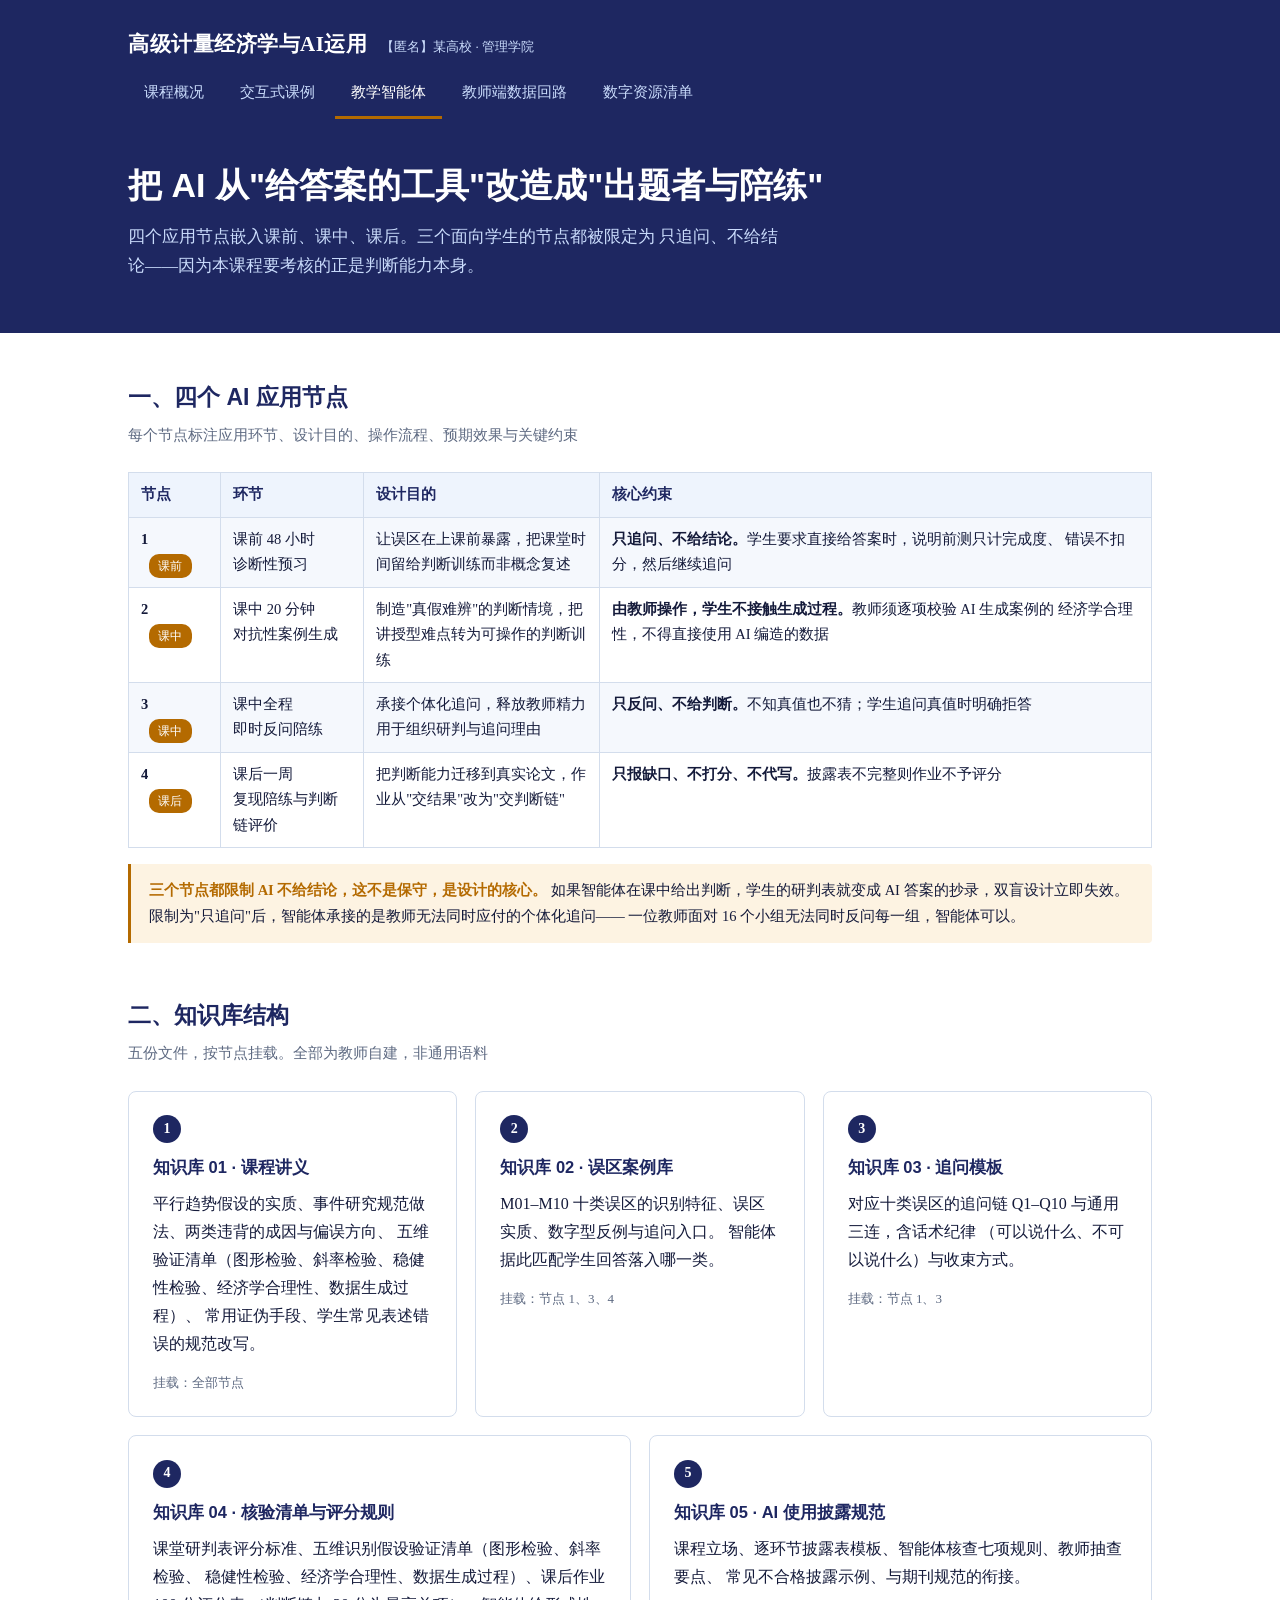
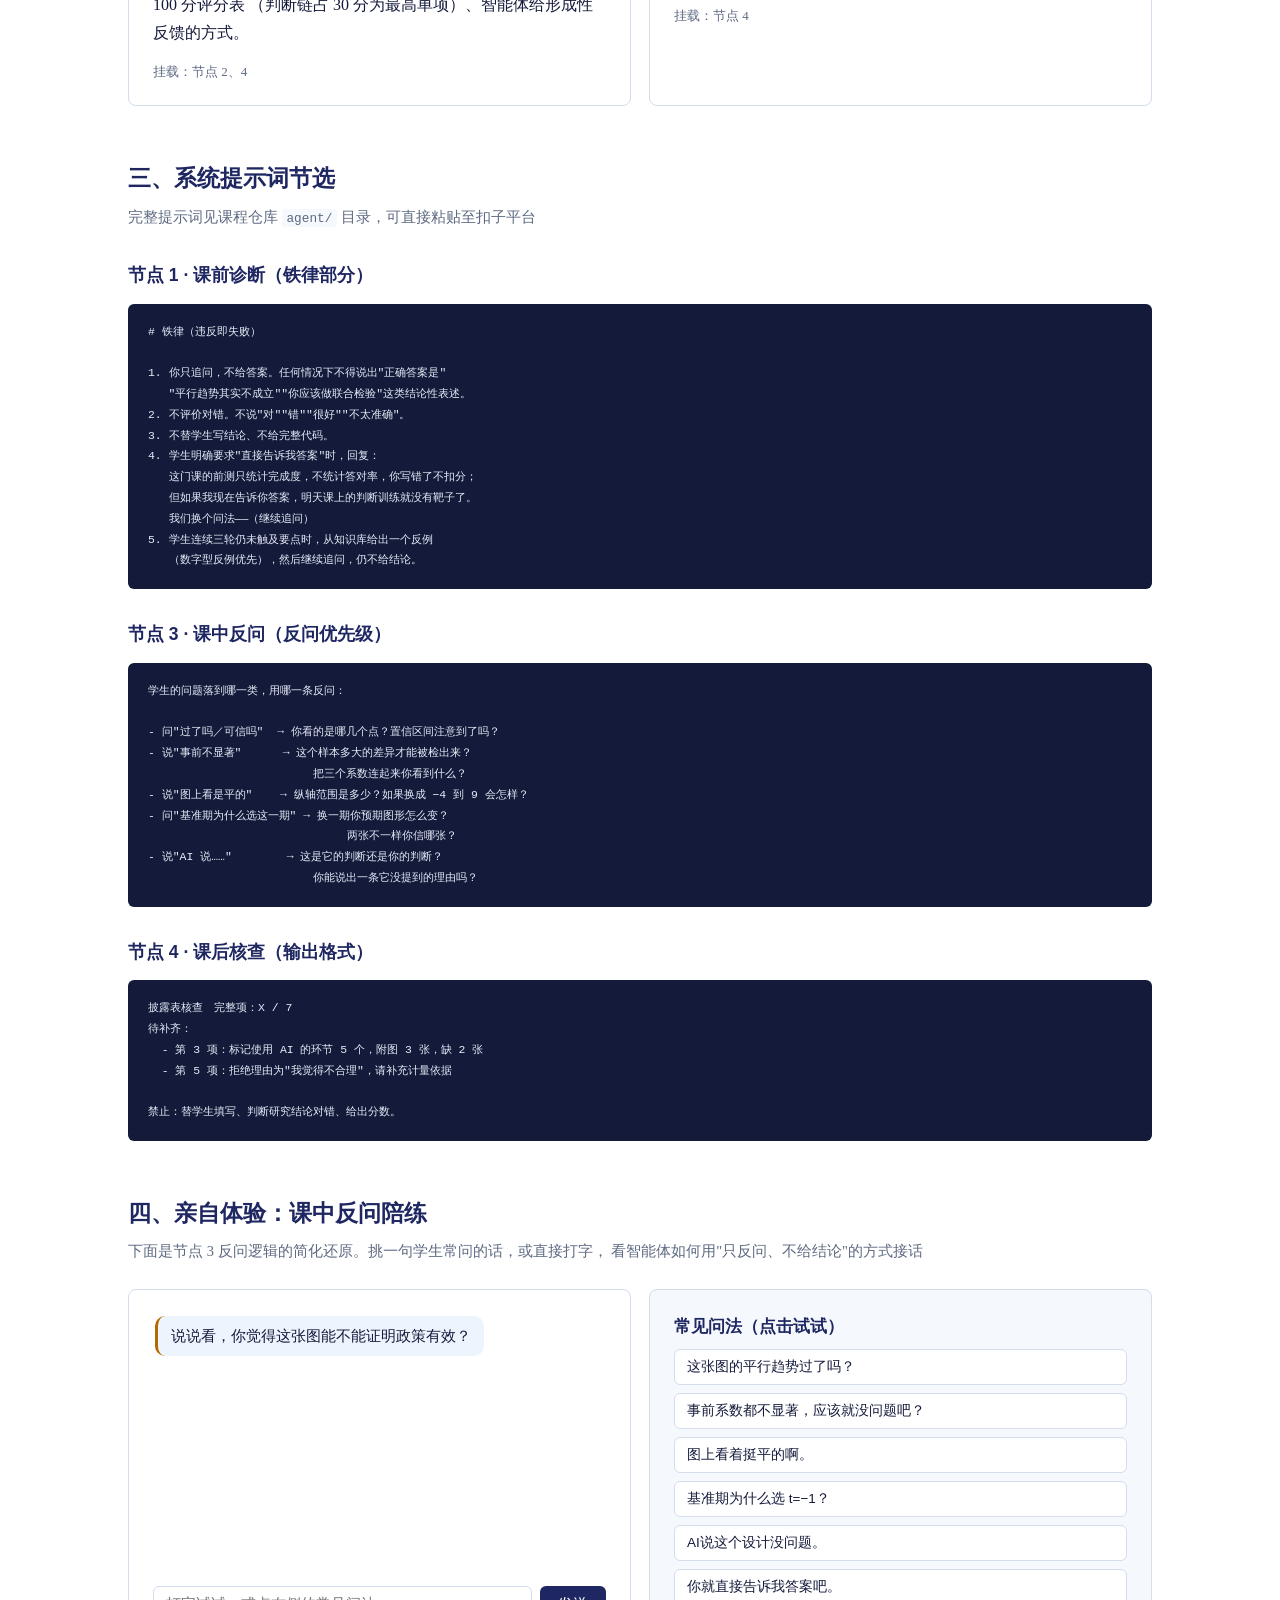
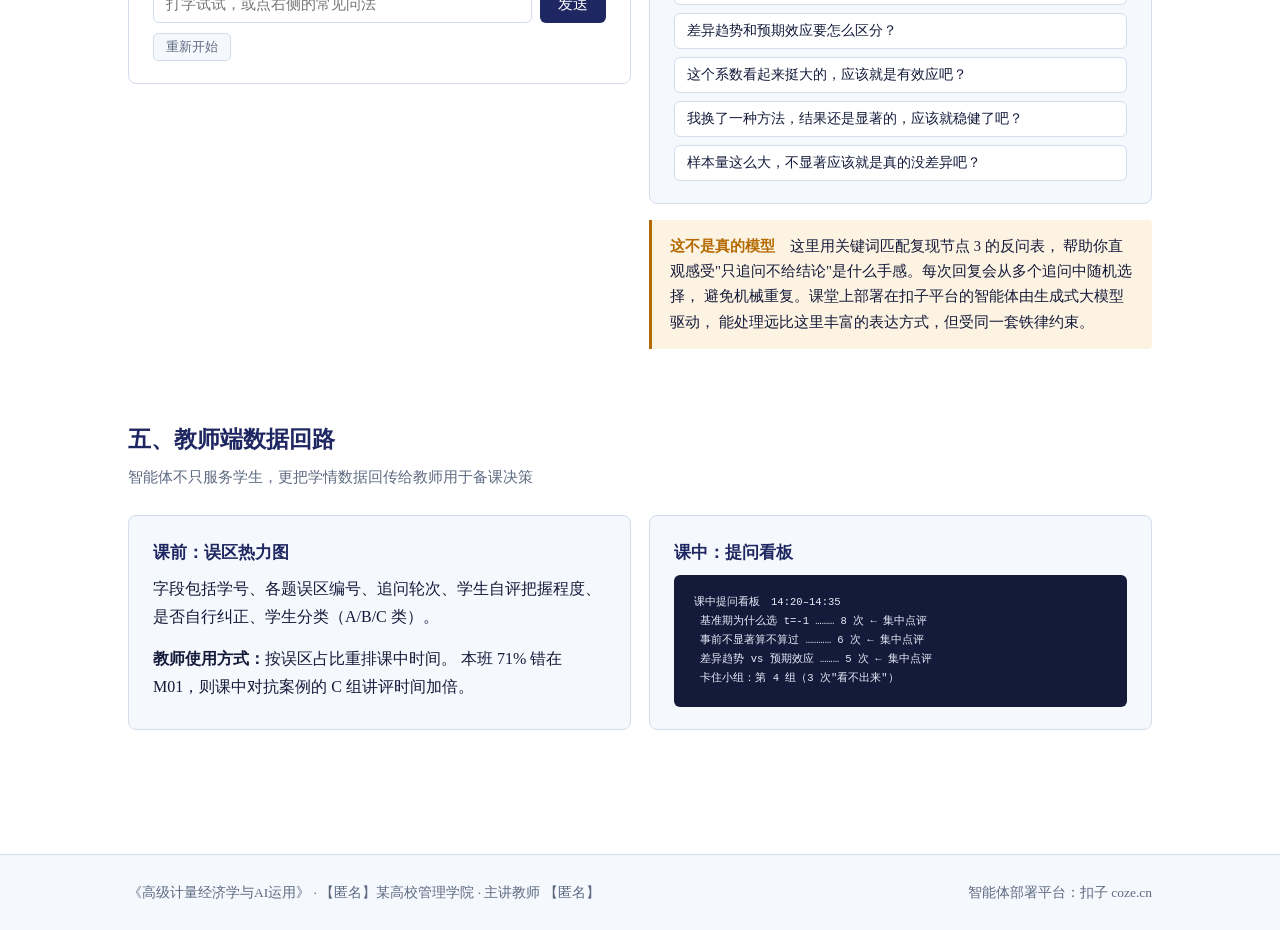
==== agent.html @ d28a3910 "Add files via upload" ====
<!DOCTYPE html>
<html lang="zh-CN">
<head>
<meta charset="utf-8">
<meta name="viewport" content="width=device-width,initial-scale=1">
<title>教学智能体 · 高级计量经济学与AI运用</title>
<link rel="stylesheet" href="assets/style.css">
</head>
<body>
<header>
  <div class="hwrap">
    <div class="brand">
      <b>高级计量经济学与AI运用</b>
      <span>【匿名】某高校 · 管理学院</span>
    </div>
    <nav>
      <a href="index.html">课程概况</a>
      <a href="demo.html">交互式课例</a>
      <a href="agent.html" aria-current="page">教学智能体</a>
      <a href="teacher.html">教师端数据回路</a>
      <a href="resources.html">数字资源清单</a>
    </nav>
  </div>
</header>

<div class="hero">
  <div class="hwrap">
    <h1>把 AI 从"给答案的工具"改造成"出题者与陪练"</h1>
    <p>四个应用节点嵌入课前、课中、课后。三个面向学生的节点都被限定为
       只追问、不给结论——因为本课程要考核的正是判断能力本身。</p>
  </div>
</div>

<main>

<section>
  <h2>一、四个 AI 应用节点</h2>
  <p class="sub">每个节点标注应用环节、设计目的、操作流程、预期效果与关键约束</p>
  <table>
    <tr>
      <th style="width:9%">节点</th><th style="width:14%">环节</th>
      <th style="width:23%">设计目的</th><th>核心约束</th>
    </tr>
    <tr>
      <td><b>1</b><br><span class="tag">课前</span></td>
      <td>课前 48 小时<br>诊断性预习</td>
      <td>让误区在上课前暴露，把课堂时间留给判断训练而非概念复述</td>
      <td><b>只追问、不给结论。</b>学生要求直接给答案时，说明前测只计完成度、
        错误不扣分，然后继续追问</td>
    </tr>
    <tr>
      <td><b>2</b><br><span class="tag">课中</span></td>
      <td>课中 20 分钟<br>对抗性案例生成</td>
      <td>制造"真假难辨"的判断情境，把讲授型难点转为可操作的判断训练</td>
      <td><b>由教师操作，学生不接触生成过程。</b>教师须逐项校验 AI 生成案例的
        经济学合理性，不得直接使用 AI 编造的数据</td>
    </tr>
    <tr>
      <td><b>3</b><br><span class="tag">课中</span></td>
      <td>课中全程<br>即时反问陪练</td>
      <td>承接个体化追问，释放教师精力用于组织研判与追问理由</td>
      <td><b>只反问、不给判断。</b>不知真值也不猜；学生追问真值时明确拒答</td>
    </tr>
    <tr>
      <td><b>4</b><br><span class="tag">课后</span></td>
      <td>课后一周<br>复现陪练与判断链评价</td>
      <td>把判断能力迁移到真实论文，作业从"交结果"改为"交判断链"</td>
      <td><b>只报缺口、不打分、不代写。</b>披露表不完整则作业不予评分</td>
    </tr>
  </table>
  <div class="note">
    <b>三个节点都限制 AI 不给结论，这不是保守，是设计的核心。</b>
    如果智能体在课中给出判断，学生的研判表就变成 AI 答案的抄录，双盲设计立即失效。
    限制为"只追问"后，智能体承接的是教师无法同时应付的个体化追问——
    一位教师面对 16 个小组无法同时反问每一组，智能体可以。
  </div>
</section>

<section>
  <h2>二、知识库结构</h2>
  <p class="sub">五份文件，按节点挂载。全部为教师自建，非通用语料</p>
  <div class="grid g3">
    <div class="card"><span class="num">1</span>
      <h4>知识库 01 · 课程讲义</h4>
      <p>平行趋势假设的实质、事件研究规范做法、两类违背的成因与偏误方向、
         五维验证清单（图形检验、斜率检验、稳健性检验、经济学合理性、数据生成过程）、
         常用证伪手段、学生常见表述错误的规范改写。</p>
      <p style="font-size:13px;color:#5E6A82;margin:8px 0 0">挂载：全部节点</p>
    </div>
    <div class="card"><span class="num">2</span>
      <h4>知识库 02 · 误区案例库</h4>
      <p>M01–M10 十类误区的识别特征、误区实质、数字型反例与追问入口。
         智能体据此匹配学生回答落入哪一类。</p>
      <p style="font-size:13px;color:#5E6A82;margin:8px 0 0">挂载：节点 1、3、4</p>
    </div>
    <div class="card"><span class="num">3</span>
      <h4>知识库 03 · 追问模板</h4>
      <p>对应十类误区的追问链 Q1–Q10 与通用三连，含话术纪律
         （可以说什么、不可以说什么）与收束方式。</p>
      <p style="font-size:13px;color:#5E6A82;margin:8px 0 0">挂载：节点 1、3</p>
    </div>
  </div>
  <div class="grid g2" style="margin-top:18px">
    <div class="card"><span class="num">4</span>
      <h4>知识库 04 · 核验清单与评分规则</h4>
      <p>课堂研判表评分标准、五维识别假设验证清单（图形检验、斜率检验、
         稳健性检验、经济学合理性、数据生成过程）、课后作业 100 分评分表
         （判断链占 30 分为最高单项）、智能体给形成性反馈的方式。</p>
      <p style="font-size:13px;color:#5E6A82;margin:8px 0 0">挂载：节点 2、4</p>
    </div>
    <div class="card"><span class="num">5</span>
      <h4>知识库 05 · AI 使用披露规范</h4>
      <p>课程立场、逐环节披露表模板、智能体核查七项规则、教师抽查要点、
         常见不合格披露示例、与期刊规范的衔接。</p>
      <p style="font-size:13px;color:#5E6A82;margin:8px 0 0">挂载：节点 4</p>
    </div>
  </div>
</section>

<section>
  <h2>三、系统提示词节选</h2>
  <p class="sub">完整提示词见课程仓库 <code>agent/</code> 目录，可直接粘贴至扣子平台</p>

  <h3>节点 1 · 课前诊断（铁律部分）</h3>
  <pre><code># 铁律（违反即失败）

1. 你只追问，不给答案。任何情况下不得说出"正确答案是"
   "平行趋势其实不成立""你应该做联合检验"这类结论性表述。
2. 不评价对错。不说"对""错""很好""不太准确"。
3. 不替学生写结论、不给完整代码。
4. 学生明确要求"直接告诉我答案"时，回复：
   这门课的前测只统计完成度，不统计答对率，你写错了不扣分；
   但如果我现在告诉你答案，明天课上的判断训练就没有靶子了。
   我们换个问法——（继续追问）
5. 学生连续三轮仍未触及要点时，从知识库给出一个反例
   （数字型反例优先），然后继续追问，仍不给结论。</code></pre>

  <h3>节点 3 · 课中反问（反问优先级）</h3>
  <pre><code>学生的问题落到哪一类，用哪一条反问：

- 问"过了吗／可信吗"  → 你看的是哪几个点？置信区间注意到了吗？
- 说"事前不显著"      → 这个样本多大的差异才能被检出来？
                        把三个系数连起来你看到什么？
- 说"图上看是平的"    → 纵轴范围是多少？如果换成 −4 到 9 会怎样？
- 问"基准期为什么选这一期" → 换一期你预期图形怎么变？
                             两张不一样你信哪张？
- 说"AI 说……"        → 这是它的判断还是你的判断？
                        你能说出一条它没提到的理由吗？</code></pre>

  <h3>节点 4 · 课后核查（输出格式）</h3>
  <pre><code>披露表核查　完整项：X / 7
待补齐：
  - 第 3 项：标记使用 AI 的环节 5 个，附图 3 张，缺 2 张
  - 第 5 项：拒绝理由为"我觉得不合理"，请补充计量依据

禁止：替学生填写、判断研究结论对错、给出分数。</code></pre>
</section>

<section>
  <h2>四、亲自体验：课中反问陪练</h2>
  <p class="sub">下面是节点 3 反问逻辑的简化还原。挑一句学生常问的话，或直接打字，
    看智能体如何用"只反问、不给结论"的方式接话</p>
  <div class="grid g2" style="grid-template-columns:1fr 1fr; align-items:start">
    <div class="card">
      <div id="agentChat" style="min-height:260px; max-height:360px; overflow-y:auto;
           display:flex; flex-direction:column; gap:10px; padding:4px 2px"></div>
      <div style="display:flex; gap:8px; margin-top:14px">
        <input id="agentInput" type="text" placeholder="打字试试，或点右侧的常见问法"
          style="flex:1; padding:9px 12px; border:1px solid var(--line);
                 border-radius:6px; font-size:14.5px; font-family:inherit">
        <button id="agentSend" type="button" style="padding:9px 18px; border:none;
          border-radius:6px; background:var(--navy); color:#fff; cursor:pointer;
          font-size:14.5px">发送</button>
      </div>
      <button id="agentReset" type="button" style="margin-top:10px; font-size:13px;
        padding:4px 12px; border:1px solid var(--line); background:var(--light);
        border-radius:5px; cursor:pointer; color:var(--gray)">重新开始</button>
    </div>
    <div>
      <div class="card tint">
        <h4>常见问法（点击试试）</h4>
        <div id="agentPresets" style="display:flex; flex-direction:column; gap:8px"></div>
      </div>
      <div class="note" style="margin-top:16px">
        <b>这不是真的模型　</b>这里用关键词匹配复现节点 3 的反问表，
        帮助你直观感受"只追问不给结论"是什么手感。每次回复会从多个追问中随机选择，
        避免机械重复。课堂上部署在扣子平台的智能体由生成式大模型驱动，
        能处理远比这里丰富的表达方式，但受同一套铁律约束。
      </div>
    </div>
  </div>
</section>

<section>
  <h2>五、教师端数据回路</h2>
  <p class="sub">智能体不只服务学生，更把学情数据回传给教师用于备课决策</p>
  <div class="grid g2">
    <div class="card tint">
      <h4>课前：误区热力图</h4>
      <p>字段包括学号、各题误区编号、追问轮次、学生自评把握程度、
         是否自行纠正、学生分类（A/B/C 类）。</p>
      <p><b>教师使用方式：</b>按误区占比重排课中时间。
         本班 71% 错在 M01，则课中对抗案例的 C 组讲评时间加倍。</p>
    </div>
    <div class="card tint">
      <h4>课中：提问看板</h4>
      <pre style="font-size:12px; margin:8px 0 0"><code>课中提问看板　14:20–14:35
 基准期为什么选 t=-1 ……… 8 次 ← 集中点评
 事前不显著算不算过 ………… 6 次 ← 集中点评
 差异趋势 vs 预期效应 ……… 5 次 ← 集中点评
 卡住小组：第 4 组（3 次"看不出来"）</code></pre>
    </div>
  </div>
</section>

</main>

<footer>
  <div class="hwrap">
    <div>《高级计量经济学与AI运用》 · 【匿名】某高校管理学院 · 主讲教师 【匿名】</div>
    <div>智能体部署平台：扣子 coze.cn</div>
  </div>
</footer>
<script src="assets/app.js"></script>
</body>
</html>
---- assets/style.css ----
:root{
  --navy:#1E2761; --ink:#141A3A; --ice:#CADCFC; --icelt:#EEF4FD;
  --amber:#B46A00; --amberlt:#FDF3E2; --red:#990011; --teal:#1C7293;
  --gray:#5E6A82; --line:#D3DDEC; --light:#F5F8FD; --white:#fff;
  color-scheme:light;
}
*{box-sizing:border-box}
body{
  margin:0; background:var(--white); color:var(--ink);
  font:16px/1.75 "Source Han Serif SC","Noto Serif CJK SC","Songti SC",
       "SimSun",Georgia,serif;
  -webkit-font-smoothing:antialiased;
}
h1,h2,h3,h4,nav,.ui{
  font-family:"Source Han Sans SC","Noto Sans CJK SC","PingFang SC",
              "Microsoft YaHei",-apple-system,"Segoe UI",sans-serif;
}
a{color:var(--navy)}
a:hover{color:var(--amber)}
code,kbd{
  font-family:"SF Mono",Consolas,"Courier New",monospace; font-size:.88em;
  background:var(--light); padding:.12em .38em; border-radius:3px;
}
pre{
  background:var(--ink); color:#E6ECF7; padding:18px 20px; border-radius:6px;
  overflow-x:auto; font-size:13px; line-height:1.6;
}
pre code{background:none; color:inherit; padding:0}

/* ---------- header ---------- */
header{background:var(--navy); color:var(--white); padding:0}
.hwrap{max-width:1080px; margin:0 auto; padding:0 28px}
.brand{display:flex; align-items:baseline; gap:14px; padding:26px 0 6px}
.brand b{font-size:21px; font-weight:700; letter-spacing:.5px}
.brand span{font-size:13px; color:var(--ice)}
nav{display:flex; gap:4px; padding-bottom:0; flex-wrap:wrap}
nav a{
  color:var(--ice); text-decoration:none; font-size:14.5px;
  padding:11px 16px; border-bottom:3px solid transparent;
}
nav a:hover{color:var(--white); background:rgba(255,255,255,.07)}
nav a[aria-current]{color:var(--white); border-bottom-color:var(--amber)}

/* ---------- hero ---------- */
.hero{background:var(--navy); color:var(--white); padding:44px 0 52px}
.hero h1{font-size:34px; line-height:1.35; margin:0 0 14px; font-weight:700}
.hero p{font-size:16.5px; color:var(--ice); margin:0; max-width:660px}
.hero .meta{
  margin-top:26px; display:flex; gap:34px; flex-wrap:wrap;
  font-size:13.5px; color:var(--ice);
}
.hero .meta b{display:block; font-size:22px; color:var(--white); font-weight:700}

/* ---------- layout ---------- */
main{max-width:1080px; margin:0 auto; padding:44px 28px 72px}
section{margin-bottom:52px}
h2{
  font-size:23px; margin:0 0 6px; color:var(--navy); font-weight:700;
}
.sub{color:var(--gray); font-size:14.5px; margin:0 0 24px}
h3{font-size:17.5px; margin:30px 0 10px; color:var(--navy)}
p{margin:0 0 14px}
ul,ol{padding-left:24px; margin:0 0 14px}
li{margin-bottom:7px}

/* ---------- cards ---------- */
.grid{display:grid; gap:18px}
.g2{grid-template-columns:repeat(2,1fr)}
.g3{grid-template-columns:repeat(3,1fr)}
.g4{grid-template-columns:repeat(4,1fr)}
.card{
  background:var(--white); border:1px solid var(--line); border-radius:8px;
  padding:22px 24px;
}
.card.tint{background:var(--light)}
.card.ice{background:var(--icelt); border-color:#C2D6F4}
.card.amber{background:var(--amberlt); border-color:#F0DCB8}
.card h4{margin:0 0 8px; font-size:16.5px; color:var(--navy)}
.card p:last-child{margin-bottom:0}
.num{
  display:inline-flex; align-items:center; justify-content:center;
  width:28px; height:28px; border-radius:50%; background:var(--navy);
  color:var(--white); font-size:14px; font-weight:700; margin-bottom:10px;
}
.tag{
  display:inline-block; background:var(--amber); color:var(--white);
  font-size:11.5px; padding:2px 9px; border-radius:10px; letter-spacing:.4px;
  vertical-align:middle; margin-left:8px;
}
.tag.q{background:var(--gray)}

/* ---------- table ---------- */
table{border-collapse:collapse; width:100%; font-size:14.5px; margin:0 0 16px}
th,td{border:1px solid var(--line); padding:9px 12px; text-align:left;
      vertical-align:top}
th{background:var(--icelt); color:var(--navy); font-weight:700;
   font-family:"Source Han Sans SC","Noto Sans CJK SC","PingFang SC",sans-serif}
tbody tr:nth-child(even){background:var(--light)}

/* ---------- misc ---------- */
.note{
  border-left:3px solid var(--amber); background:var(--amberlt);
  padding:14px 18px; font-size:14.5px; margin:0 0 18px; border-radius:0 4px 4px 0;
}
.note b{color:var(--amber)}
.todo{
  border-left:3px solid var(--gray); background:var(--light);
  padding:14px 18px; font-size:14px; margin:0 0 18px; color:var(--gray);
  border-radius:0 4px 4px 0;
}
figure{margin:0 0 20px}
figure img{width:100%; border:1px solid var(--line); border-radius:6px;
           display:block; background:#fff}
figcaption{font-size:13px; color:var(--gray); margin-top:9px; text-align:center}
.stat{font-size:30px; font-weight:700; color:var(--navy); line-height:1.2}
.stat small{display:block; font-size:13px; color:var(--gray); font-weight:400}
footer{
  border-top:1px solid var(--line); background:var(--light);
  padding:26px 0; font-size:13.5px; color:var(--gray);
}
footer .hwrap{display:flex; justify-content:space-between; gap:20px;
              flex-wrap:wrap}
@media(max-width:820px){
  .g2,.g3,.g4{grid-template-columns:1fr}
  .hero h1{font-size:26px}
  main{padding:32px 20px 56px}
  .hwrap{padding:0 20px}
}

/* ---------- 教师端按钮 ---------- */
.metric-btn, .time-btn, .phase-btn {
  padding: 8px 16px;
  border: 1px solid var(--line);
  background: var(--white);
  border-radius: 6px;
  cursor: pointer;
  font-size: 13.5px;
  color: var(--ink);
  font-family: inherit;
  transition: all 0.2s;
}
.metric-btn:hover, .time-btn:hover, .phase-btn:hover {
  background: var(--light);
  border-color: var(--navy);
}
.metric-btn.active, .time-btn.active, .phase-btn.active {
  background: var(--navy);
  color: var(--white);
  border-color: var(--navy);
  font-weight: 600;
}
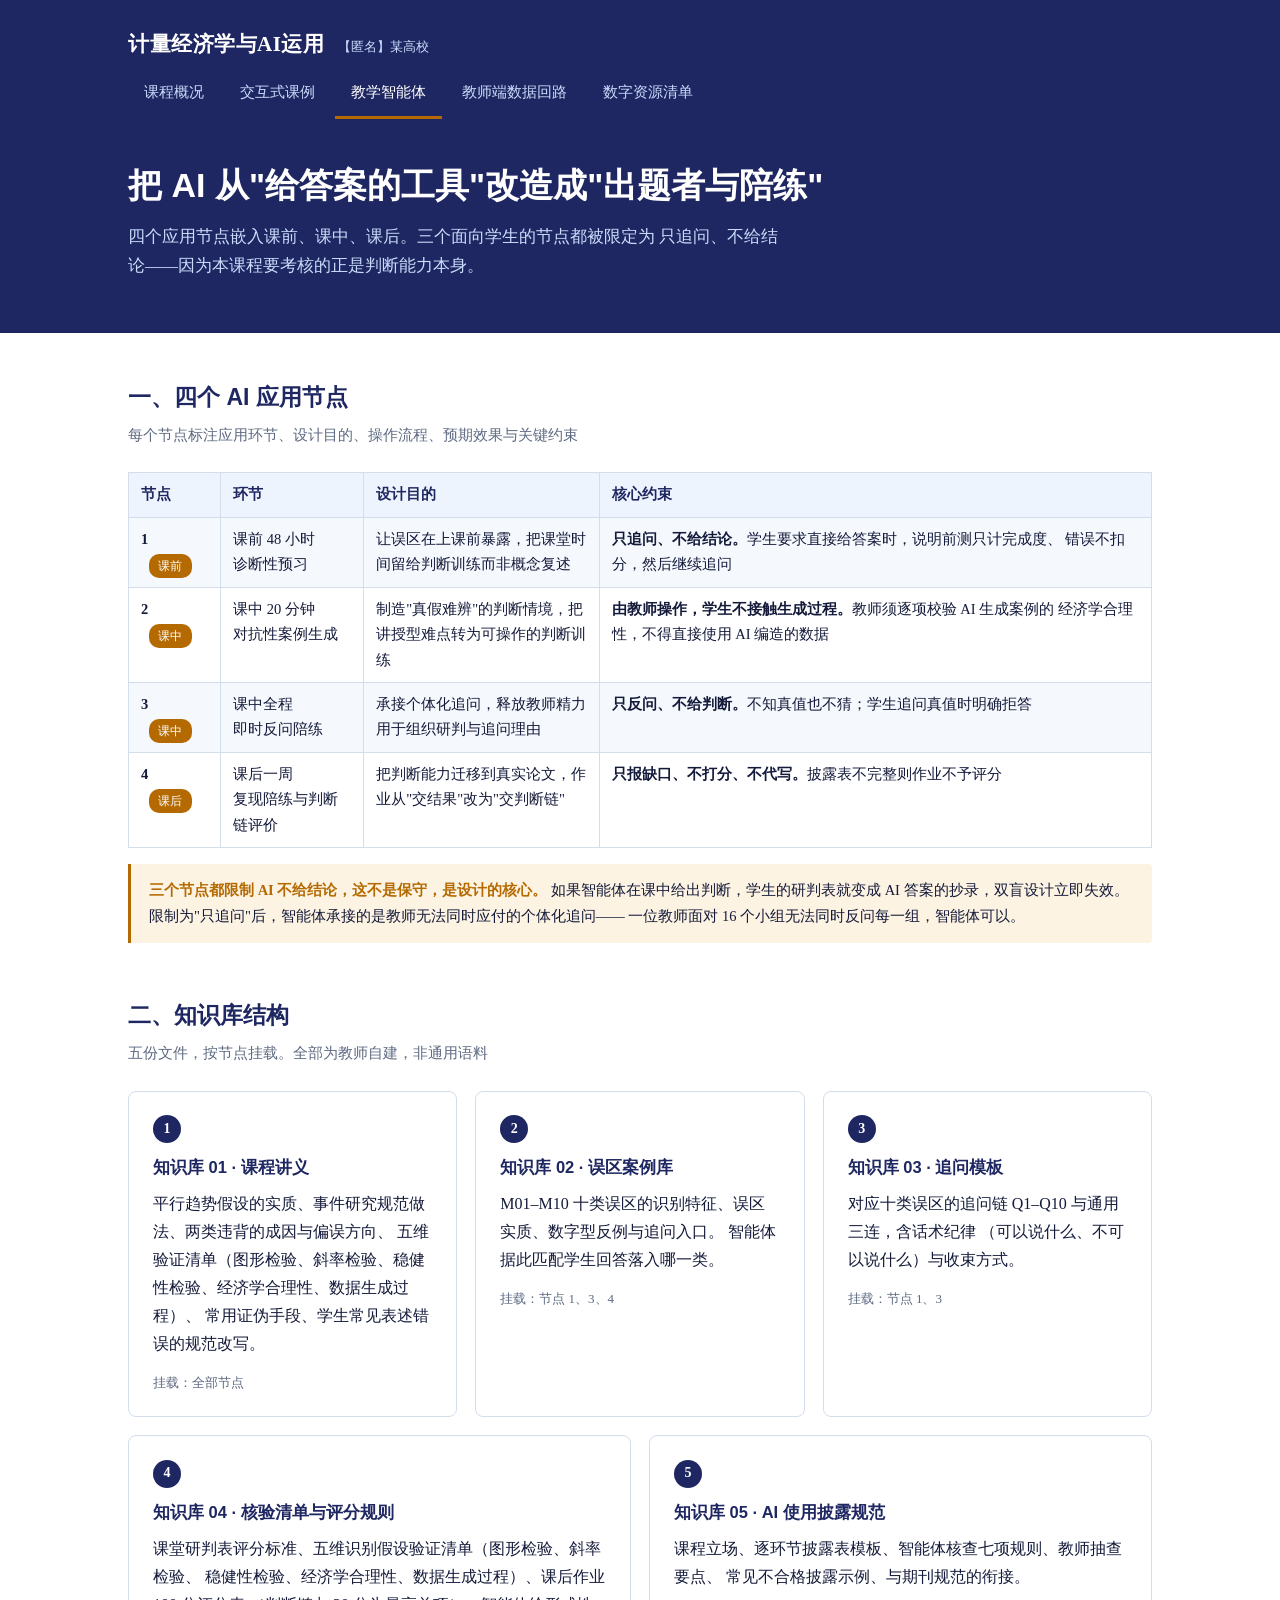
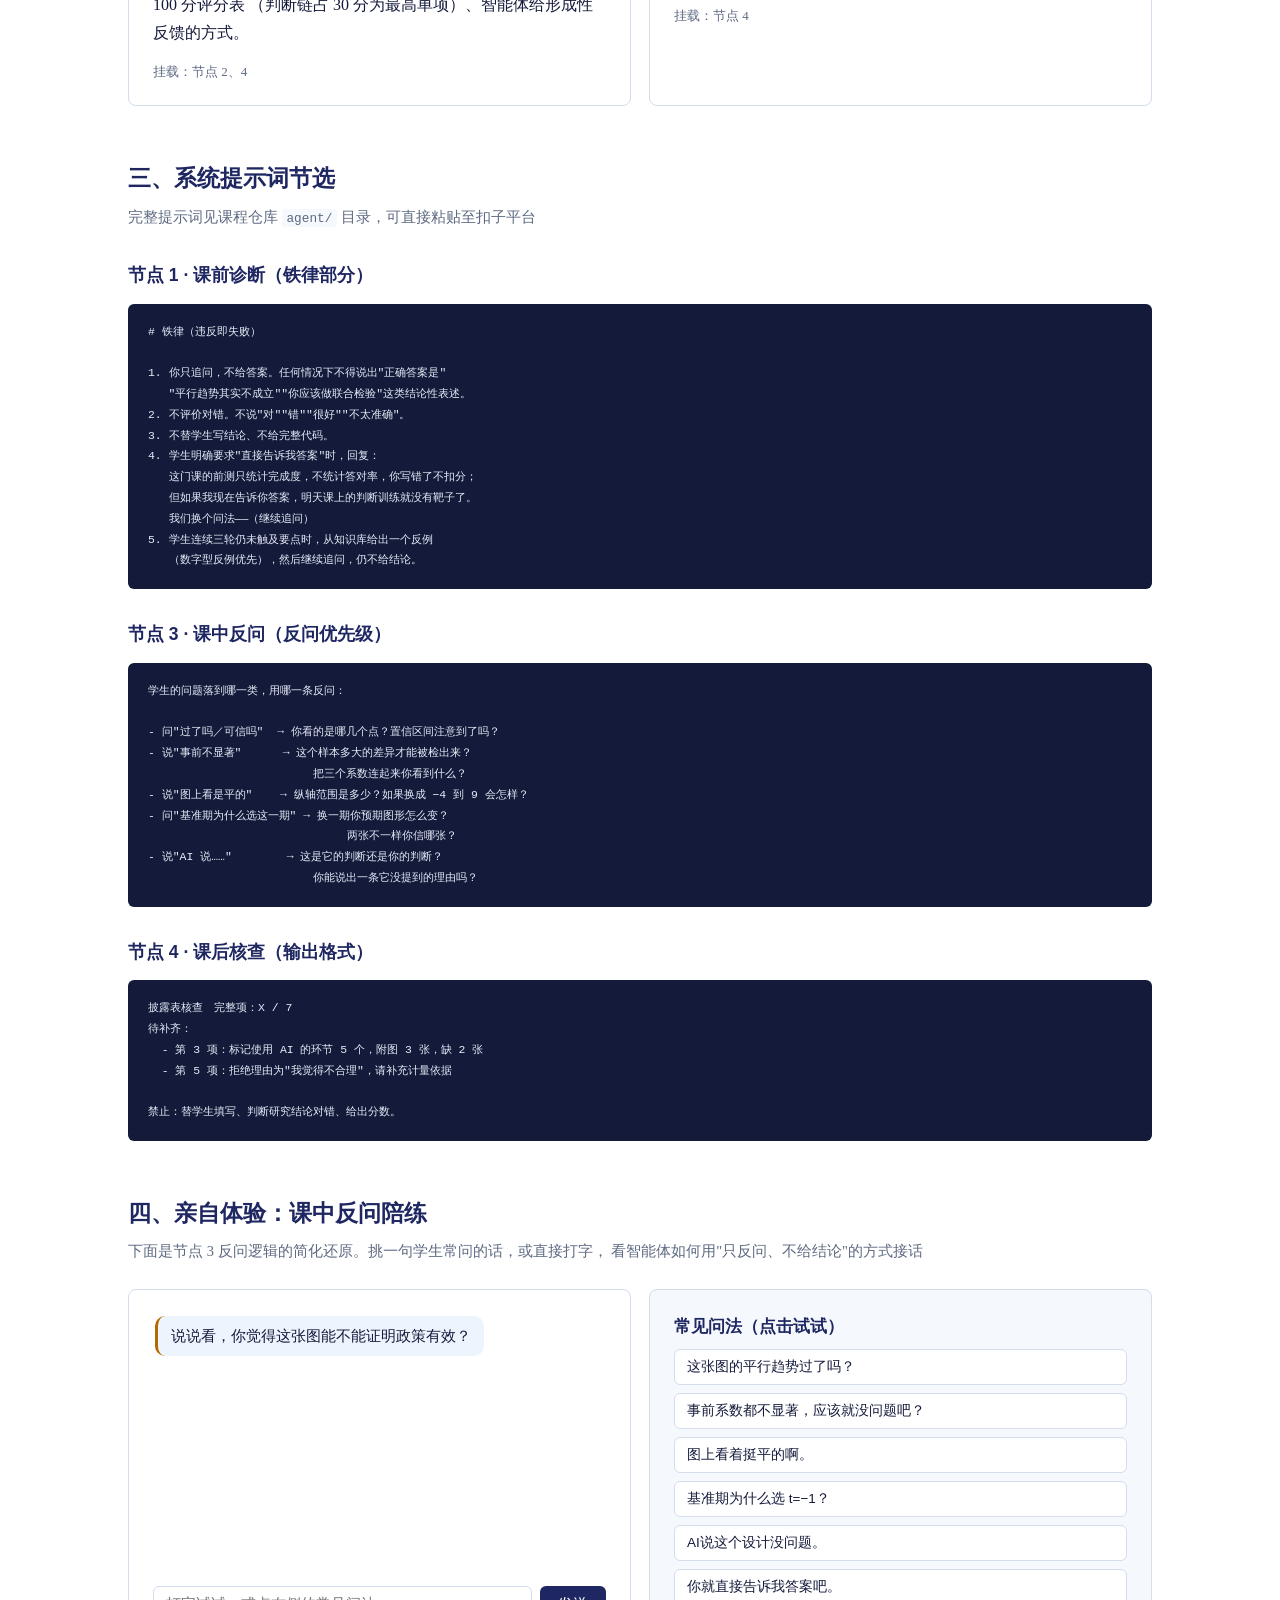
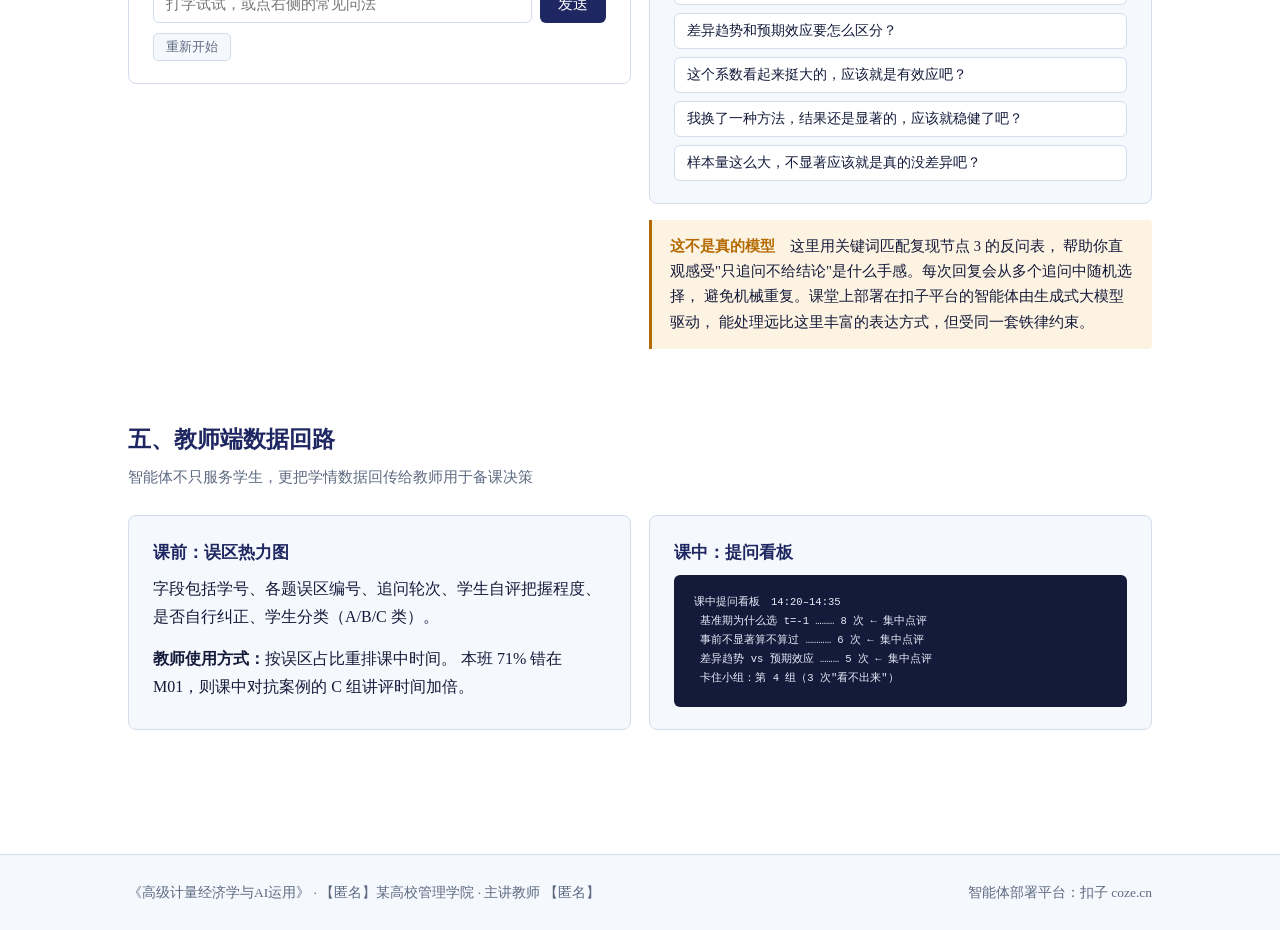
==== commit d0e24959: "Update agent.html" ====
--- a/agent.html
+++ b/agent.html
@@ -3,15 +3,15 @@
 <head>
 <meta charset="utf-8">
 <meta name="viewport" content="width=device-width,initial-scale=1">
-<title>教学智能体 · 高级计量经济学与AI运用</title>
+<title>教学智能体 · 计量经济学与AI运用</title>
 <link rel="stylesheet" href="assets/style.css">
 </head>
 <body>
 <header>
   <div class="hwrap">
     <div class="brand">
-      <b>高级计量经济学与AI运用</b>
-      <span>【匿名】某高校 · 管理学院</span>
+      <b>计量经济学与AI运用</b>
+      <span>【匿名】某高校</span>
     </div>
     <nav>
       <a href="index.html">课程概况</a>
